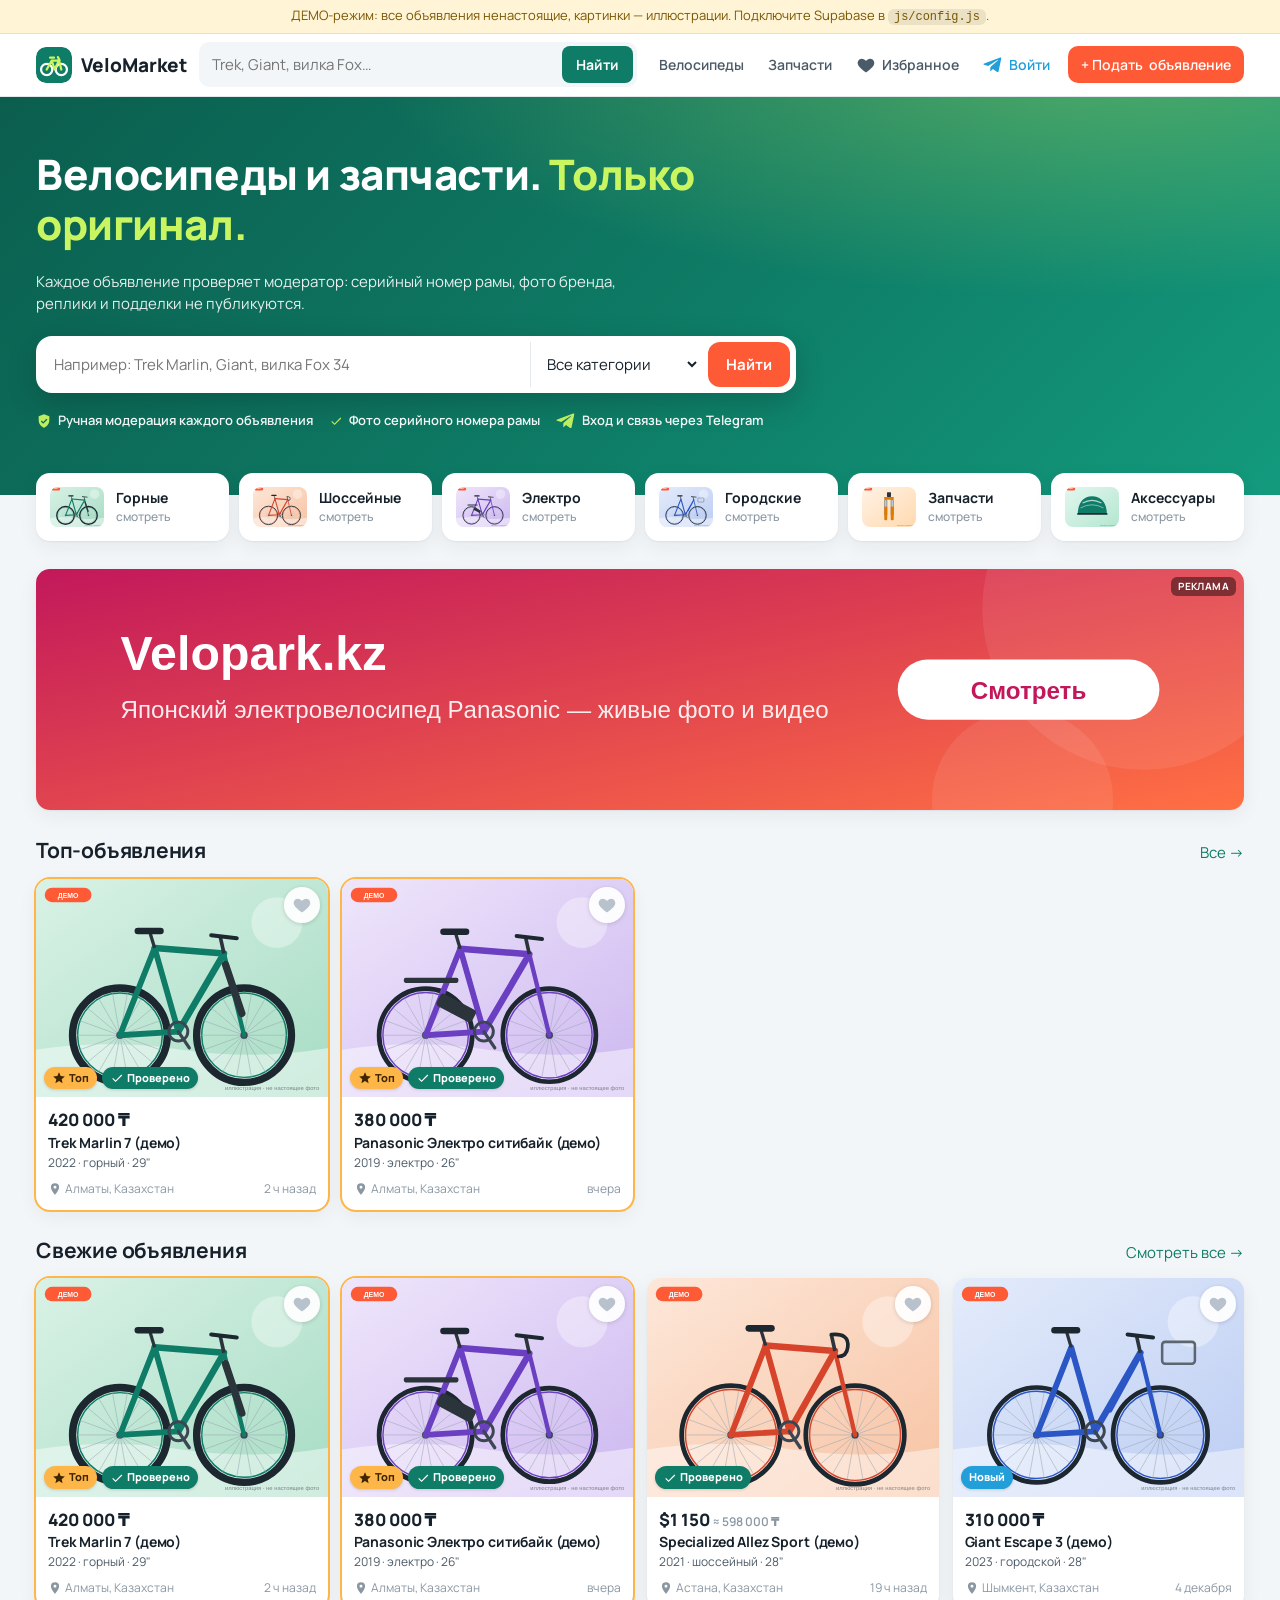
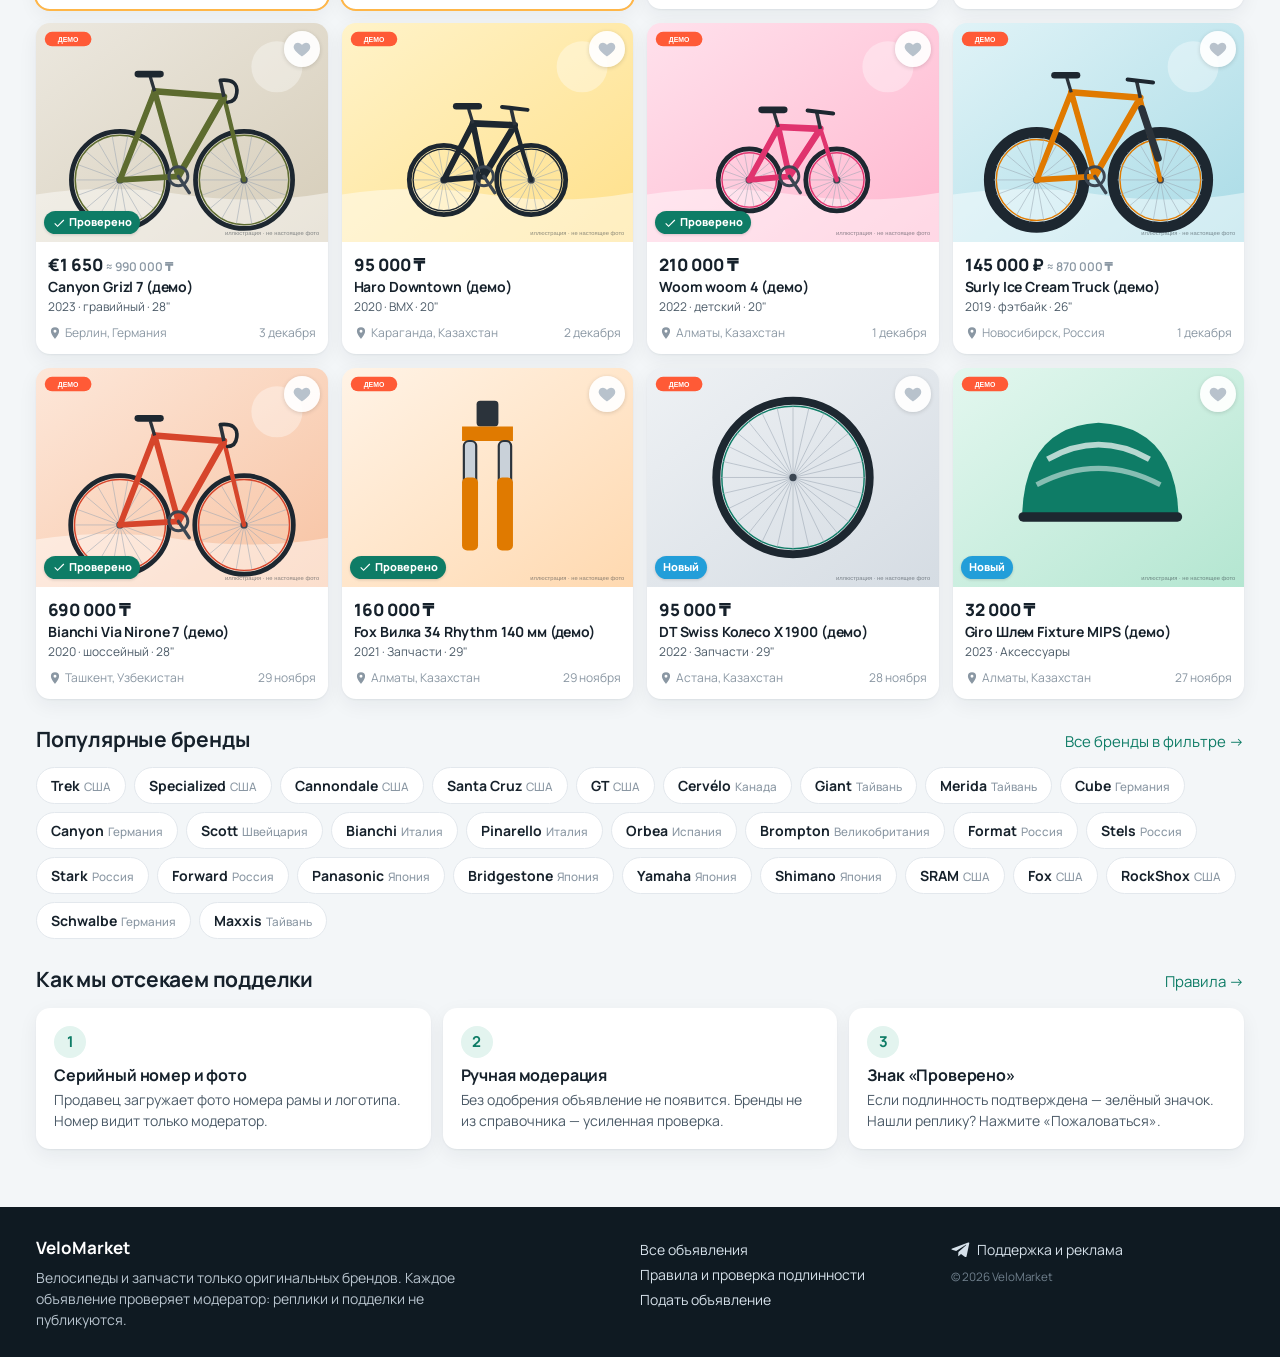
==== site/index.html @ bfd08020 "VeloMarket: доска объявлений велосипедов (Supabase + вход через Telegram)" ====
<!doctype html>
<html lang="ru">
<head>
<meta charset="utf-8">
<meta name="viewport" content="width=device-width,initial-scale=1,viewport-fit=cover">
<title>VeloMarket — велосипеды и запчасти только оригинальных брендов</title>
<meta name="description" content="Доска объявлений велосипедов и запчастей. Каждое объявление проверяет модератор: реплики не проходят.">
<meta name="theme-color" content="#0e7c66">
<meta property="og:title" content="VeloMarket — велосипеды и запчасти только оригинальных брендов">
<meta property="og:description" content="Доска объявлений велосипедов и запчастей. Каждое объявление проверяет модератор: реплики не проходят.">
<link rel="icon" href="assets/favicon.svg" type="image/svg+xml">
<link rel="preconnect" href="https://fonts.googleapis.com"><link rel="preconnect" href="https://fonts.gstatic.com" crossorigin>
<link href="https://fonts.googleapis.com/css2?family=Manrope:wght@400;500;600;700;800&display=swap&subset=cyrillic" rel="stylesheet">
<link rel="stylesheet" href="css/style.css">
</head>
<body class="home">
<main id="app">
<section class="hero"><div class="wrap">
  <h1>Велосипеды и запчасти. <span class="lime">Только оригинал.</span></h1>
  <p>Каждое объявление проверяет модератор: серийный номер рамы, фото бренда, реплики и подделки не публикуются.</p>
  <form class="big-search" action="list.html">
    <input name="q" type="search" placeholder="Например: Trek Marlin, Giant, вилка Fox 34" aria-label="Что ищете">
    <select name="category" aria-label="Категория"><option value="">Все категории</option><option value="bike">Велосипеды</option><option value="part">Запчасти</option><option value="accessory">Аксессуары</option></select>
    <button class="btn btn-accent">Найти</button>
  </form>
  <div class="trust"><span data-i="shield"></span></div>
</div></section>
<div class="wrap">
  <div class="cats" id="cats"></div>
  <section class="block"><div class="ad-slot" id="ad-home-top"></div></section>
  <section class="block" id="featured-block"><div class="block-head"><h2>Топ-объявления</h2><a href="list.html?featured=1">Все →</a></div><div class="grid" id="featured"></div></section>
  <section class="block"><div class="block-head"><h2>Свежие объявления</h2><a href="list.html">Смотреть все →</a></div><div class="grid" id="fresh"></div></section>
  <section class="block"><div class="block-head"><h2>Популярные бренды</h2><a href="list.html">Все бренды в фильтре →</a></div><div class="brands" id="brands"></div></section>
  <section class="block"><div class="block-head"><h2>Как мы отсекаем подделки</h2><a href="rules.html">Правила →</a></div>
    <div class="steps">
      <div class="step"><b>1</b><h3>Серийный номер и фото</h3><p>Продавец загружает фото номера рамы и логотипа. Номер видит только модератор.</p></div>
      <div class="step"><b>2</b><h3>Ручная модерация</h3><p>Без одобрения объявление не появится. Бренды не из справочника — усиленная проверка.</p></div>
      <div class="step"><b>3</b><h3>Знак «Проверено»</h3><p>Если подлинность подтверждена — зелёный значок. Нашли реплику? Нажмите «Пожаловаться».</p></div>
    </div></section>
</div>
</main>
<script type="module" src="js/pages/home.js"></script>
</body>
</html>
---- site/css/style.css ----
/* VeloMarket — mobile-first, без фреймворков */
:root{
  --green:#0e7c66; --green-d:#0a5f4e; --green-l:#e3f4ef; --lime:#c8f560;
  --accent:#ff5a36; --accent-d:#e2431f; --ink:#16212b; --ink2:#4b5a67; --muted:#8a97a3;
  --line:#e3e8ed; --bg:#f3f6f8; --card:#fff; --r:14px; --sh:0 1px 2px rgba(16,33,43,.06),0 6px 20px rgba(16,33,43,.06);
  --font:'Manrope',system-ui,-apple-system,'Segoe UI',Roboto,Arial,sans-serif;
}
*{box-sizing:border-box}
html{-webkit-text-size-adjust:100%}
body{margin:0;font:15px/1.5 var(--font);color:var(--ink);background:var(--bg);min-height:100vh;display:flex;flex-direction:column}
main{flex:1}
a{color:var(--green);text-decoration:none}
img{max-width:100%;display:block}
h1,h2,h3{line-height:1.2;margin:0 0 .5em;letter-spacing:-.01em}
h1{font-size:26px} h2{font-size:21px}
.wrap{max-width:1240px;margin:0 auto;padding:0 16px}
.hidden,[hidden]{display:none!important}
code{background:rgba(0,0,0,.08);padding:1px 6px;border-radius:6px;font-size:.92em}

/* ---------- кнопки и формы ---------- */
.btn{display:inline-flex;align-items:center;justify-content:center;gap:8px;border:0;border-radius:12px;padding:11px 18px;font:700 15px var(--font);cursor:pointer;transition:.15s;text-align:center;white-space:nowrap}
.btn-primary{background:var(--green);color:#fff}.btn-primary:hover{background:var(--green-d)}
.btn-accent{background:var(--accent);color:#fff}.btn-accent:hover{background:var(--accent-d)}
.btn-ghost{background:#fff;color:var(--ink);border:1px solid var(--line)}.btn-ghost:hover{border-color:var(--green);color:var(--green)}
.btn-tg{background:#229ED9;color:#fff}.btn-tg:hover{background:#1b8bc0}
.btn-danger{background:#fff;color:#c62828;border:1px solid #f3c4c4}.btn-danger:hover{background:#fdecec}
.btn-sm{padding:7px 12px;font-size:13px;border-radius:10px}
.btn-block{width:100%}
.btn:disabled{opacity:.55;cursor:not-allowed}
input,select,textarea{font:15px var(--font);color:var(--ink);width:100%;padding:11px 12px;border:1px solid var(--line);border-radius:10px;background:#fff;outline:none;transition:border .15s,box-shadow .15s}
input:focus,select:focus,textarea:focus{border-color:var(--green);box-shadow:0 0 0 3px rgba(14,124,102,.15)}
textarea{min-height:130px;resize:vertical}
label{display:block;font-weight:600;font-size:13px;color:var(--ink2);margin:0 0 6px}
.field{margin-bottom:14px}
.row{display:grid;gap:12px;grid-template-columns:1fr 1fr}
.check{display:flex;gap:10px;align-items:flex-start;font-weight:500;font-size:14px;color:var(--ink);cursor:pointer}
.check input{width:20px;height:20px;flex:none;margin:1px 0 0;accent-color:var(--green)}
.hint{font-size:13px;color:var(--muted);margin-top:4px}

/* ---------- шапка ---------- */
.site-header{background:#fff;border-bottom:1px solid var(--line);position:sticky;top:0;z-index:40}
.demo-bar{background:#fff4d6;color:#7a5600;font-size:13px;text-align:center;padding:6px 12px;border-bottom:1px solid #f3dfa4}
.hdr{display:flex;align-items:center;gap:12px;height:62px}
.logo{display:flex;align-items:center;gap:9px;font-weight:800;font-size:19px;color:var(--ink);flex:none}
.logo img{border-radius:10px}
.hdr-search{display:none;flex:1;max-width:460px;position:relative}
.hdr-search input{padding-right:84px;background:var(--bg);border-color:transparent}
.hdr-search button{position:absolute;right:4px;top:4px;bottom:4px;border:0;background:var(--green);color:#fff;border-radius:8px;padding:0 14px;font:700 14px var(--font);cursor:pointer}
.hdr-nav{display:flex;align-items:center;gap:4px;margin-left:auto}
.hdr-nav>a{display:flex;align-items:center;gap:6px;color:var(--ink2);font-weight:600;padding:8px 10px;border-radius:10px;font-size:14px}
.hdr-nav>a:hover,.hdr-nav>a.on{color:var(--green);background:var(--green-l)}
.hdr-nav>a:nth-child(1),.hdr-nav>a:nth-child(2){display:none}
.hdr-nav .user img,.hdr-nav .user i{width:30px;height:30px;border-radius:50%;object-fit:cover;background:var(--green);color:#fff;display:grid;place-items:center;font-style:normal;font-weight:800}
.hdr-nav .login{color:#229ED9}
.hdr-nav .admin-link{color:#7a3fc2}
.hdr-nav .post{color:#fff;padding:9px 13px;margin-left:4px}.hdr-nav .post:hover{background:var(--accent-d);color:#fff}
.hide-sm{display:none}
@media (max-width:599px){
  .hdr{gap:6px}.logo{font-size:17px;gap:7px}.logo img{width:32px;height:32px}
  .hdr-nav{gap:0}.hdr-nav>a{padding:8px 7px}.hdr-nav .login span{display:none}
  .hdr-nav .post{padding:8px 11px;font-size:14px}
  .ad-label{font-size:9px;padding:1px 5px}
  .hdr-nav .admin-link{display:none}
  .mod-head>div:last-child{text-align:left!important}
}
body{overflow-x:hidden}

/* ---------- главная ---------- */
.hero{background:radial-gradient(1200px 400px at 85% -10%,rgba(200,245,96,.35),transparent 60%),linear-gradient(135deg,#0b5e4e 0%,#0e7c66 55%,#139a7d 100%);color:#fff;padding:34px 0 44px;position:relative;overflow:hidden}
.hero::after{content:"";position:absolute;right:-60px;bottom:-40px;width:420px;height:260px;background:url(../assets/demo/bike-mtb.svg) center/contain no-repeat;opacity:.0}
.hero h1{font-size:28px;font-weight:800;max-width:720px}
.hero p{opacity:.9;max-width:620px;margin:0 0 20px}
.hero .lime{color:var(--lime)}
.big-search{display:flex;gap:8px;background:#fff;padding:6px;border-radius:16px;box-shadow:0 10px 30px rgba(0,0,0,.18);max-width:760px}
.big-search input,.big-search select{border:0;box-shadow:none!important;background:transparent}
.big-search select{max-width:170px;display:none;border-left:1px solid var(--line);border-radius:0}
.big-search .btn{flex:none}
.trust{display:flex;gap:16px;flex-wrap:wrap;margin-top:18px;font-size:13px;font-weight:600}
.trust span{display:flex;align-items:center;gap:6px;opacity:.95}
.trust svg{color:var(--lime)}
.cats{display:grid;grid-template-columns:repeat(2,1fr);gap:10px;margin:-22px 0 8px;position:relative;z-index:2}
.cat{background:#fff;border-radius:var(--r);padding:14px;box-shadow:var(--sh);display:flex;align-items:center;gap:12px;color:var(--ink);font-weight:700;font-size:14px;transition:.15s}
.cat:hover{transform:translateY(-2px);box-shadow:0 10px 26px rgba(16,33,43,.12)}
.cat img{width:54px;height:40px;object-fit:cover;border-radius:8px;flex:none}
.cat small{display:block;color:var(--muted);font-weight:500;font-size:12px}
section.block{margin:28px 0}
.block-head{display:flex;align-items:baseline;justify-content:space-between;gap:12px;margin-bottom:14px}
.block-head h2{margin:0}
.brands{display:flex;flex-wrap:wrap;gap:8px}
.brands a{background:#fff;border:1px solid var(--line);border-radius:999px;padding:7px 14px;font-weight:700;font-size:14px;color:var(--ink)}
.brands a small{color:var(--muted);font-weight:500;margin-left:4px}
.brands a:hover{border-color:var(--green);color:var(--green)}
.steps{display:grid;gap:12px;grid-template-columns:1fr}
.step{background:#fff;border-radius:var(--r);padding:18px;box-shadow:var(--sh)}
.step b{display:inline-grid;place-items:center;width:32px;height:32px;border-radius:50%;background:var(--green-l);color:var(--green);margin-bottom:8px}
.step h3{font-size:16px;margin-bottom:4px}
.step p{margin:0;color:var(--ink2);font-size:14px}

/* ---------- карточки ---------- */
.grid{display:grid;grid-template-columns:repeat(2,minmax(0,1fr));gap:10px}
.card{background:var(--card);border-radius:var(--r);overflow:hidden;box-shadow:var(--sh);position:relative;display:flex;flex-direction:column;transition:transform .15s,box-shadow .15s}
.card:hover{transform:translateY(-2px);box-shadow:0 12px 28px rgba(16,33,43,.12)}
.card.is-featured{outline:2px solid #ffb648}
.card-img{aspect-ratio:4/3;background:#e9eef2;position:relative;display:block;overflow:hidden}
.card-img img{width:100%;height:100%;object-fit:cover;transition:transform .3s}
.card:hover .card-img img{transform:scale(1.04)}
.badges{position:absolute;left:8px;bottom:8px;right:8px;display:flex;flex-wrap:wrap;gap:5px}
.badge{display:inline-flex;align-items:center;gap:3px;font-size:11px;font-weight:800;padding:3px 8px;border-radius:999px;background:#fff;color:var(--ink);box-shadow:0 1px 3px rgba(0,0,0,.15)}
.badge.ok{background:var(--green);color:#fff}
.badge.hot{background:#ffb648;color:#3d2600}
.badge.new{background:#229ED9;color:#fff}
.badge.sold{background:#16212b;color:#fff}
.badge.st-pending{background:#fff4d6;color:#7a5600}.badge.st-approved{background:var(--green-l);color:var(--green-d)}
.badge.st-rejected{background:#fdecec;color:#b42318}.badge.st-draft{background:#eef1f4;color:var(--ink2)}.badge.st-sold{background:#16212b;color:#fff}
.fav{position:absolute;right:8px;top:8px;width:36px;height:36px;border-radius:50%;border:0;background:rgba(255,255,255,.92);color:#b8c2cc;display:grid;place-items:center;cursor:pointer;box-shadow:0 1px 4px rgba(0,0,0,.15);transition:.15s}
.fav:hover{color:#ff5a7a}.fav.on{color:#ff3d68}
.card-body{padding:10px 12px 12px;color:var(--ink);display:flex;flex-direction:column;gap:2px;flex:1}
.price{font-weight:800;font-size:17px}
.price small{font-weight:600;font-size:12px;color:var(--muted)}
.card h3{font-size:14px;font-weight:700;margin:0;display:-webkit-box;-webkit-line-clamp:2;-webkit-box-orient:vertical;overflow:hidden}
.meta{font-size:12px;color:var(--ink2)}
.loc{font-size:12px;color:var(--muted);display:flex;align-items:center;gap:3px;margin-top:auto;padding-top:6px;flex-wrap:wrap}
.loc span{margin-left:auto}

/* ---------- реклама ---------- */
.ad-slot{position:relative;border-radius:var(--r);overflow:hidden;background:#fff;box-shadow:var(--sh)}
.ad-slot .ad{display:none}.ad-slot .ad.on{display:block;animation:fade .5s}
.ad-slot img{width:100%;height:auto}
.ad-label{position:absolute;right:8px;top:8px;background:rgba(0,0,0,.45);color:#fff;font-size:10px;font-weight:700;padding:2px 7px;border-radius:6px;z-index:2;letter-spacing:.04em;text-transform:uppercase}
.grid .ad-slot{grid-column:1/-1}
@keyframes fade{from{opacity:0}to{opacity:1}}

/* ---------- каталог ---------- */
.catalog{display:grid;gap:18px;grid-template-columns:1fr;margin:18px auto 36px}
.filters{background:#fff;border-radius:var(--r);padding:16px;box-shadow:var(--sh);align-self:start}
.filters h3{font-size:16px;display:flex;justify-content:space-between;align-items:center}
.drawer-close{display:inline-grid;background:none;border:0;font-size:26px;line-height:1;cursor:pointer;color:var(--ink2)}
@media (max-width:899px){
  .filters{position:fixed;inset:0 0 0 auto;width:min(360px,92vw);z-index:60;overflow-y:auto;border-radius:0;transform:translateX(105%);transition:transform .25s}
  .filters.open{transform:none}
  .backdrop{position:fixed;inset:0;background:rgba(10,20,28,.45);z-index:55}
}
.list-top{display:flex;flex-wrap:wrap;gap:10px;align-items:center;justify-content:space-between;margin-bottom:12px}
.list-top h1{font-size:22px;margin:0}
.list-top .tools{display:flex;gap:8px;align-items:center}
.list-top select{width:auto;padding:9px 10px}
.chips{display:flex;flex-wrap:wrap;gap:6px;margin-bottom:12px}
.chip{background:var(--green-l);color:var(--green-d);border-radius:999px;padding:4px 10px;font-size:13px;font-weight:600;border:0;cursor:pointer}
.chip:after{content:" ×"}
.pager{display:flex;justify-content:center;gap:6px;margin:24px 0;flex-wrap:wrap}
.pager a,.pager span{min-width:38px;height:38px;display:grid;place-items:center;border-radius:10px;background:#fff;font-weight:700;color:var(--ink);padding:0 8px}
.pager a.on{background:var(--green);color:#fff}
.empty{text-align:center;padding:50px 16px;color:var(--ink2)}
.empty h1,.empty h2{color:var(--ink)}
.skeleton{background:linear-gradient(90deg,#eef2f5 25%,#f7f9fa 37%,#eef2f5 63%);background-size:400% 100%;animation:sk 1.3s infinite;border-radius:var(--r);aspect-ratio:3/4}
@keyframes sk{0%{background-position:100% 50%}100%{background-position:0 50%}}

/* ---------- страница объявления ---------- */
.crumbs{font-size:13px;color:var(--muted);margin:14px 0 8px}
.crumbs a{color:var(--ink2)}
.lst{display:grid;gap:18px;grid-template-columns:1fr;margin-bottom:36px}
.gallery{background:#fff;border-radius:var(--r);overflow:hidden;box-shadow:var(--sh)}
.g-main{aspect-ratio:4/3;background:#0f1a22;position:relative;cursor:zoom-in}
.g-main img{width:100%;height:100%;object-fit:contain}
.g-nav{position:absolute;top:50%;transform:translateY(-50%);width:42px;height:42px;border-radius:50%;border:0;background:rgba(255,255,255,.9);font-size:22px;cursor:pointer}
.g-prev{left:10px}.g-next{right:10px}
.g-count{position:absolute;right:10px;bottom:10px;background:rgba(0,0,0,.55);color:#fff;font-size:12px;padding:3px 9px;border-radius:8px}
.g-thumbs{display:flex;gap:6px;padding:8px;overflow-x:auto}
.g-thumbs img{width:76px;height:58px;object-fit:cover;border-radius:8px;cursor:pointer;opacity:.6;border:2px solid transparent;flex:none}
.g-thumbs img.on{opacity:1;border-color:var(--green)}
.panel{background:#fff;border-radius:var(--r);padding:18px;box-shadow:var(--sh)}
.panel+.panel{margin-top:14px}
.l-price{font-size:28px;font-weight:800;margin:4px 0}
.l-price small{display:block;font-size:14px;color:var(--muted);font-weight:600}
.l-title{font-size:22px}
.specs{display:grid;grid-template-columns:1fr 1fr;gap:0;margin:0}
.specs div{padding:9px 0;border-bottom:1px dashed var(--line);font-size:14px}
.specs dt{color:var(--muted);font-size:12px}.specs dd{margin:0;font-weight:700}
.desc{white-space:pre-wrap;color:var(--ink2)}
.seller{display:flex;gap:12px;align-items:center;margin-bottom:12px}
.seller .ava{width:48px;height:48px;border-radius:50%;background:var(--green);color:#fff;display:grid;place-items:center;font-weight:800;font-size:20px;overflow:hidden;flex:none}
.seller .ava img{width:100%;height:100%;object-fit:cover}
.seller small{color:var(--muted);display:block}
.actions{display:grid;gap:8px}
.verified-box{display:flex;gap:10px;background:var(--green-l);color:var(--green-d);border-radius:12px;padding:12px;font-size:14px;margin-bottom:12px}
.verified-box svg{flex:none;margin-top:2px}
.warn-box{background:#fff8e6;color:#7a5600;border-radius:12px;padding:12px;font-size:13px}
.stats{display:flex;gap:14px;color:var(--muted);font-size:13px;margin-top:10px;flex-wrap:wrap}
.stats span{display:flex;align-items:center;gap:4px}
.lightbox{position:fixed;inset:0;background:rgba(5,10,14,.94);z-index:90;display:grid;place-items:center}
.lightbox img{max-width:94vw;max-height:90vh;object-fit:contain}
.lightbox button{position:absolute;top:14px;right:14px;background:#fff;border:0;border-radius:50%;width:42px;height:42px;font-size:22px;cursor:pointer}

/* ---------- модальное окно ---------- */
dialog{border:0;border-radius:18px;padding:22px;max-width:440px;width:calc(100% - 32px);box-shadow:0 20px 60px rgba(0,0,0,.3)}
dialog::backdrop{background:rgba(10,20,28,.5)}
dialog h3{margin-bottom:12px}
dialog .btns{display:flex;gap:8px;justify-content:flex-end;margin-top:14px}

/* ---------- формы страниц ---------- */
.form-page{max-width:860px;margin:18px auto 40px}
.form-page .panel h2{font-size:18px;display:flex;gap:8px;align-items:center}
.form-page .panel h2 b{background:var(--green);color:#fff;border-radius:50%;width:26px;height:26px;display:inline-grid;place-items:center;font-size:14px}
.photo-drop{border:2px dashed #c9d4dc;border-radius:12px;padding:16px;text-align:center;color:var(--ink2);cursor:pointer;background:#fafcfd;transition:.15s;position:relative}
.photo-drop:hover,.photo-drop.drag{border-color:var(--green);background:var(--green-l)}
.photo-drop input{position:absolute;inset:0;opacity:0;cursor:pointer}
.photo-drop strong{display:block;color:var(--ink)}
.thumbs{display:grid;grid-template-columns:repeat(auto-fill,minmax(92px,1fr));gap:8px;margin-top:10px}
.thumb{position:relative;aspect-ratio:1;border-radius:10px;overflow:hidden;background:#eef2f5}
.thumb img{width:100%;height:100%;object-fit:cover}
.thumb button{position:absolute;top:4px;right:4px;width:24px;height:24px;border-radius:50%;border:0;background:rgba(0,0,0,.6);color:#fff;cursor:pointer;font-size:14px;line-height:1}
.thumb .n{position:absolute;left:4px;bottom:4px;background:rgba(0,0,0,.6);color:#fff;font-size:11px;padding:1px 6px;border-radius:6px}
.req-grid{display:grid;gap:14px;grid-template-columns:1fr}
.private{display:inline-flex;gap:4px;align-items:center;background:#f1ebfb;color:#6b3fc2;font-size:12px;font-weight:700;padding:2px 8px;border-radius:999px}
.rules-box{background:#fff4f1;border:1px solid #ffd3c7;border-radius:12px;padding:14px;font-size:14px;color:#6b2a17}
.rules-box ul{margin:6px 0 0;padding-left:20px}
.progress{height:8px;background:var(--line);border-radius:8px;overflow:hidden;margin-top:10px}
.progress i{display:block;height:100%;background:var(--green);width:0;transition:width .2s}
.err-text{color:#b42318;font-size:13px;margin-top:6px}

/* ---------- кабинет / админка ---------- */
.profile-card{display:flex;gap:14px;align-items:center;flex-wrap:wrap}
.my-item{display:grid;grid-template-columns:96px 1fr;gap:12px;background:#fff;border-radius:var(--r);padding:10px;box-shadow:var(--sh);margin-bottom:10px}
.my-item img{width:96px;height:76px;object-fit:cover;border-radius:10px}
.my-item h3{font-size:15px;margin:2px 0}
.my-item .btns{display:flex;flex-wrap:wrap;gap:6px;margin-top:8px;grid-column:1/-1}
.reason{background:#fdecec;color:#b42318;border-radius:8px;padding:6px 10px;font-size:13px;margin-top:6px}
.tabs{display:flex;gap:6px;overflow-x:auto;margin:16px 0;padding-bottom:4px}
.tabs button{border:0;background:#fff;border-radius:10px;padding:9px 14px;font:700 14px var(--font);color:var(--ink2);cursor:pointer;white-space:nowrap;box-shadow:var(--sh)}
.tabs button.on{background:var(--green);color:#fff}
.tabs .cnt{background:var(--accent);color:#fff;border-radius:999px;padding:0 7px;font-size:12px;margin-left:4px}
.mod{background:#fff;border-radius:var(--r);box-shadow:var(--sh);padding:14px;margin-bottom:14px}
.mod-head{display:flex;justify-content:space-between;gap:10px;flex-wrap:wrap;align-items:flex-start}
.mod-photos{display:flex;gap:6px;overflow-x:auto;margin:10px 0}
.mod-photos a{flex:none;position:relative}
.mod-photos img{height:110px;width:auto;border-radius:8px}
.mod-photos .tag{position:absolute;left:4px;top:4px;font-size:10px;font-weight:800;background:#fff;padding:1px 6px;border-radius:6px}
.mod-photos .tag.serial{background:#6b3fc2;color:#fff}
.serial{font:700 16px ui-monospace,Menlo,Consolas,monospace;background:#f1ebfb;color:#4b2a8f;padding:4px 10px;border-radius:8px;display:inline-block}
.close-review{background:#fff4d6;color:#7a5600;font-weight:700;font-size:13px;padding:6px 10px;border-radius:8px;display:inline-block}
.mod-actions{display:flex;flex-wrap:wrap;gap:8px;margin-top:10px}
table.t{width:100%;border-collapse:collapse;background:#fff;border-radius:var(--r);overflow:hidden;box-shadow:var(--sh);font-size:14px}
.t th,.t td{padding:9px 10px;border-bottom:1px solid var(--line);text-align:left;vertical-align:middle}
.t th{background:#f7f9fa;font-size:12px;color:var(--ink2)}
.t img{width:120px;border-radius:6px}
.scroll-x{overflow-x:auto}

/* ---------- подвал ---------- */
.site-footer{background:#0f1a22;color:#b9c5cf;margin-top:30px;padding:28px 0;font-size:14px}
.foot{display:grid;gap:18px}
.foot b{color:#fff;font-size:17px}
.foot p{margin:6px 0 0;max-width:420px}
.foot a{color:#d6e1ea;display:flex;align-items:center;gap:6px;margin:4px 0}
.foot small{color:#6f7f8c;display:block;margin-top:8px}

#toasts{position:fixed;left:50%;bottom:20px;transform:translateX(-50%);display:grid;gap:8px;z-index:100;width:min(420px,92vw)}
.toast{background:#16212b;color:#fff;padding:12px 16px;border-radius:12px;box-shadow:0 10px 30px rgba(0,0,0,.25);font-weight:600;font-size:14px;transition:opacity .4s,transform .4s}
.toast.err{background:#b42318}.toast.hide{opacity:0;transform:translateY(10px)}

.login-box{max-width:460px;margin:40px auto;text-align:center}
.login-box .panel{padding:28px}
#tg-widget{min-height:48px;display:flex;justify-content:center;margin:18px 0}
.demo-logins{display:grid;gap:8px;margin-top:10px}
.prose{max-width:820px;margin:20px auto 40px}
.prose .panel h2{font-size:19px;margin-top:6px}
.prose li{margin:4px 0}

@media (min-width:600px){
  .grid{grid-template-columns:repeat(3,minmax(0,1fr));gap:14px}
  .cats{grid-template-columns:repeat(3,1fr)}
  .steps{grid-template-columns:repeat(3,1fr)}
  .req-grid{grid-template-columns:1fr 1fr}
  .hide-sm{display:inline}
  .big-search select{display:block}
  .foot{grid-template-columns:2fr 1fr 1fr}
  .hero h1{font-size:36px}
}
@media (min-width:900px){
  .hdr-search{display:block}
  .hdr-nav>a:nth-child(1),.hdr-nav>a:nth-child(2){display:flex}
  .catalog{grid-template-columns:270px 1fr}
  .drawer-close,.open-filters{display:none!important}
  .grid{grid-template-columns:repeat(3,minmax(0,1fr))}
  .home .grid{grid-template-columns:repeat(4,minmax(0,1fr))}
  .cats{grid-template-columns:repeat(6,1fr)}
  .lst{grid-template-columns:minmax(0,1fr) 360px}
  .lst aside{position:sticky;top:80px;align-self:start}
  .hero{padding:52px 0 64px}
  .hero h1{font-size:42px}
  .hero::after{opacity:.0}
}
@media (min-width:1150px){ .grid{grid-template-columns:repeat(4,minmax(0,1fr))} .catalog .grid{grid-template-columns:repeat(3,minmax(0,1fr))} }
@media (prefers-reduced-motion:reduce){*{transition:none!important;animation:none!important}}
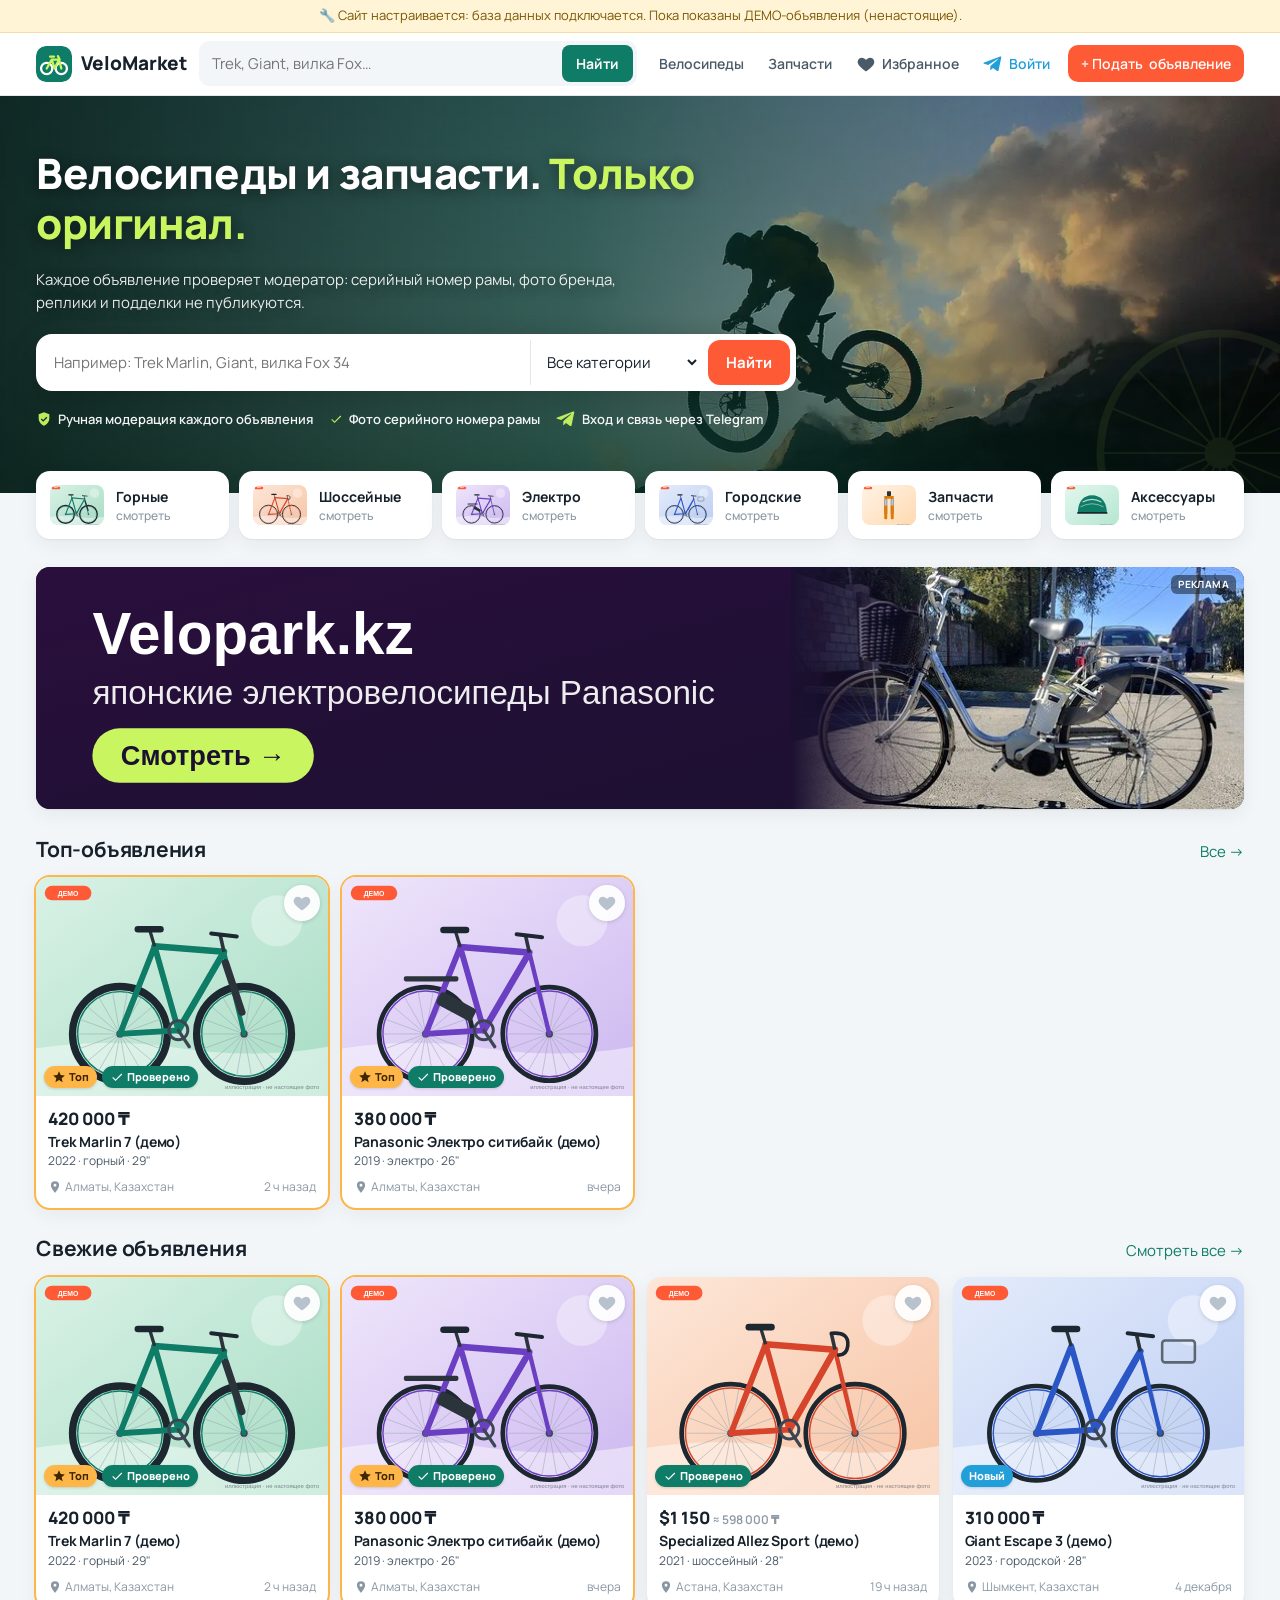
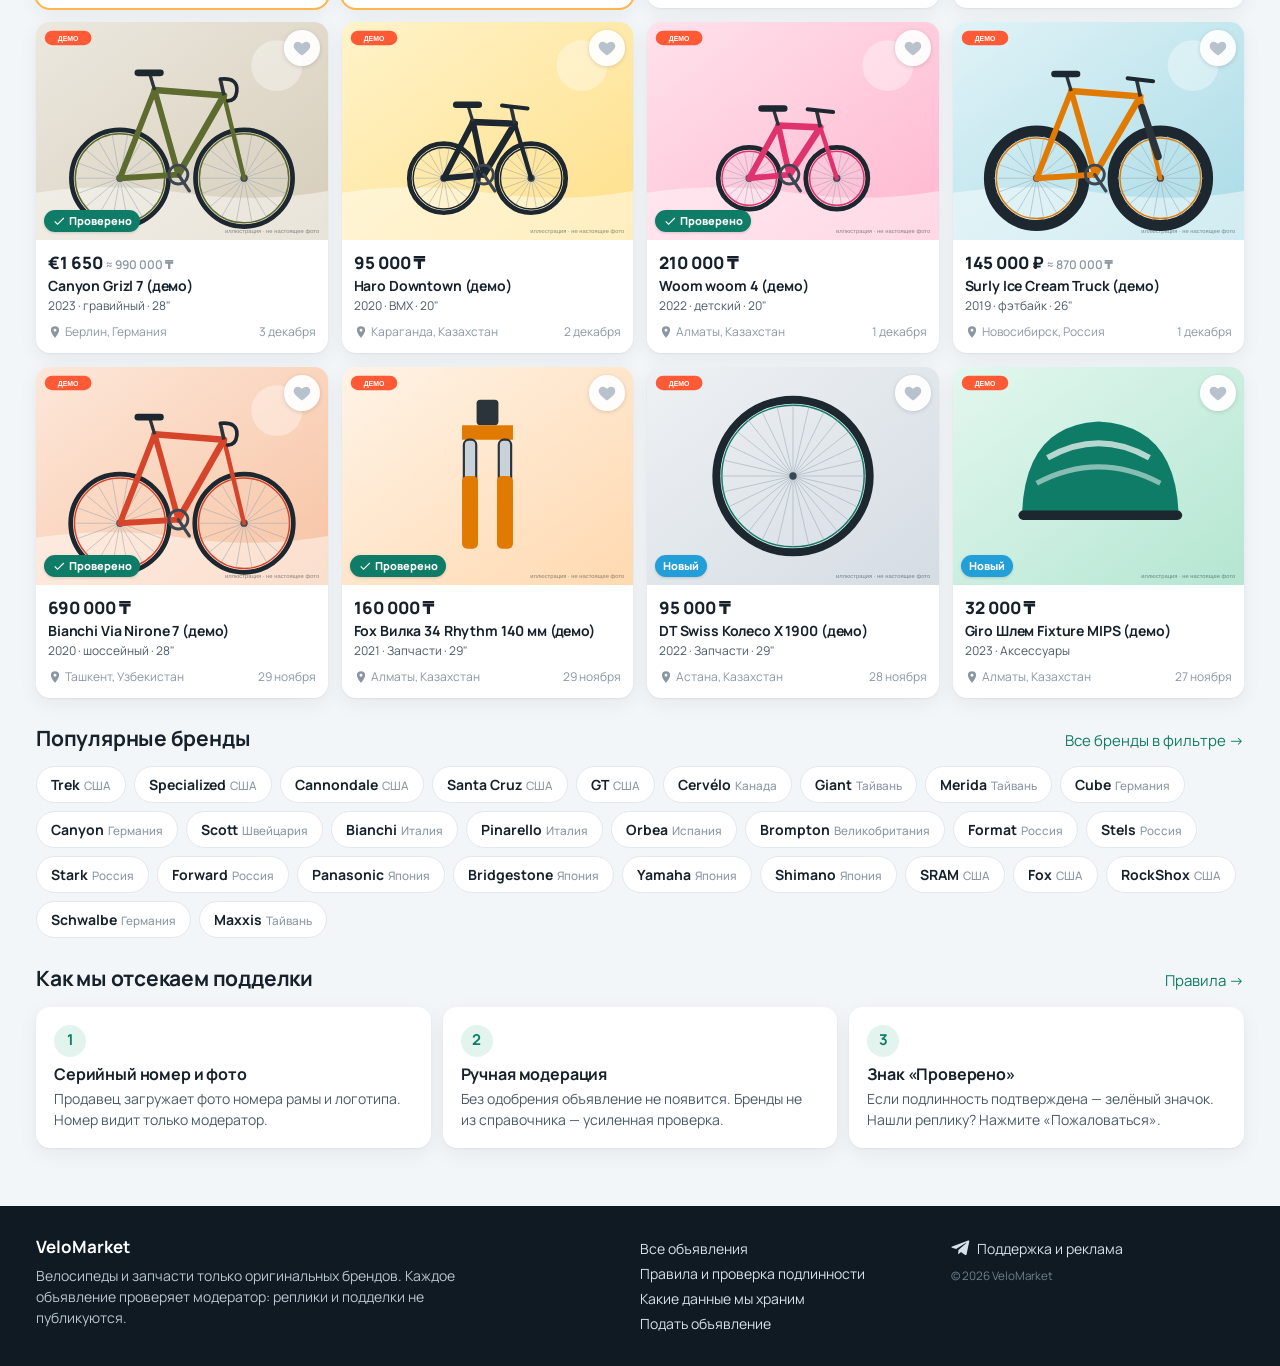
==== commit 46b32da1: "Hero: фото-фон велосипедиста с оверлеем и <picture>; новые баннеры с фото; загрузка баннера в админк" ====
--- a/site/index.html
+++ b/site/index.html
@@ -15,7 +15,15 @@
 </head>
 <body class="home">
 <main id="app">
-<section class="hero"><div class="wrap">
+<section class="hero has-photo">
+<picture class="hero-bg" aria-hidden="true">
+  <source media="(max-width: 640px)" type="image/webp" srcset="assets/hero/hero-m-720.webp">
+  <source media="(max-width: 640px)" srcset="assets/hero/hero-m-720.jpg">
+  <source type="image/webp" srcset="assets/hero/hero-1024.webp 1024w, assets/hero/hero-1600.webp 1600w" sizes="100vw">
+  <img src="assets/hero/hero-1600.jpg" srcset="assets/hero/hero-1024.jpg 1024w, assets/hero/hero-1600.jpg 1600w" sizes="100vw" alt="" fetchpriority="high" decoding="async">
+</picture>
+<svg class="hero-wheel" viewBox="0 0 100 100" aria-hidden="true"><circle cx="50" cy="50" r="46" fill="none" stroke="currentColor" stroke-width="3"/><circle cx="50" cy="50" r="6" fill="currentColor"/><g stroke="currentColor" stroke-width=".8"><line x1="50" y1="50" x2="96.0" y2="50.0"/><line x1="50" y1="50" x2="92.5" y2="67.6"/><line x1="50" y1="50" x2="82.5" y2="82.5"/><line x1="50" y1="50" x2="67.6" y2="92.5"/><line x1="50" y1="50" x2="50.0" y2="96.0"/><line x1="50" y1="50" x2="32.4" y2="92.5"/><line x1="50" y1="50" x2="17.5" y2="82.5"/><line x1="50" y1="50" x2="7.5" y2="67.6"/><line x1="50" y1="50" x2="4.0" y2="50.0"/><line x1="50" y1="50" x2="7.5" y2="32.4"/><line x1="50" y1="50" x2="17.5" y2="17.5"/><line x1="50" y1="50" x2="32.4" y2="7.5"/><line x1="50" y1="50" x2="50.0" y2="4.0"/><line x1="50" y1="50" x2="67.6" y2="7.5"/><line x1="50" y1="50" x2="82.5" y2="17.5"/><line x1="50" y1="50" x2="92.5" y2="32.4"/></g></svg>
+<div class="wrap">
   <h1>Велосипеды и запчасти. <span class="lime">Только оригинал.</span></h1>
   <p>Каждое объявление проверяет модератор: серийный номер рамы, фото бренда, реплики и подделки не публикуются.</p>
   <form class="big-search" action="list.html">
--- a/site/css/style.css
+++ b/site/css/style.css
@@ -69,6 +69,16 @@
 .hero{background:radial-gradient(1200px 400px at 85% -10%,rgba(200,245,96,.35),transparent 60%),linear-gradient(135deg,#0b5e4e 0%,#0e7c66 55%,#139a7d 100%);color:#fff;padding:34px 0 44px;position:relative;overflow:hidden}
 .hero::after{content:"";position:absolute;right:-60px;bottom:-40px;width:420px;height:260px;background:url(../assets/demo/bike-mtb.svg) center/contain no-repeat;opacity:.0}
 .hero h1{font-size:28px;font-weight:800;max-width:720px}
+.hero.has-photo{background:#0b2a23}
+.hero-bg{position:absolute;inset:0;z-index:0}
+.hero-bg img{width:100%;height:100%;object-fit:cover;object-position:60% 40%}
+.hero.has-photo::before{content:"";position:absolute;inset:0;z-index:1;background:linear-gradient(90deg,rgba(6,32,26,.92) 0%,rgba(8,60,48,.72) 45%,rgba(8,60,48,.18) 80%,rgba(0,0,0,.05) 100%),linear-gradient(0deg,rgba(6,25,20,.55),transparent 45%)}
+.hero.has-photo .wrap{position:relative;z-index:2}
+.hero.has-photo h1,.hero.has-photo p{text-shadow:0 2px 14px rgba(0,0,0,.45)}
+.hero-wheel{position:absolute;z-index:1;right:-70px;bottom:-90px;width:260px;height:260px;color:#c8f560;opacity:.07;animation:spin 40s linear infinite;pointer-events:none}
+@keyframes spin{to{transform:rotate(360deg)}}
+@media (prefers-reduced-motion:reduce){.hero-wheel{animation:none}}
+@media (max-width:640px){.hero-bg img{object-position:center 35%}.hero.has-photo::before{background:linear-gradient(180deg,rgba(6,32,26,.88) 0%,rgba(8,60,48,.7) 55%,rgba(6,25,20,.85) 100%)}.hero-wheel{width:180px;height:180px;right:-60px;bottom:-60px}}
 .hero p{opacity:.9;max-width:620px;margin:0 0 20px}
 .hero .lime{color:var(--lime)}
 .big-search{display:flex;gap:8px;background:#fff;padding:6px;border-radius:16px;box-shadow:0 10px 30px rgba(0,0,0,.18);max-width:760px}
@@ -291,3 +301,5 @@
 }
 @media (min-width:1150px){ .grid{grid-template-columns:repeat(4,minmax(0,1fr))} .catalog .grid{grid-template-columns:repeat(3,minmax(0,1fr))} }
 @media (prefers-reduced-motion:reduce){*{transition:none!important;animation:none!important}}
+
+.ad-preview{margin:6px 0 14px;max-width:600px;border-radius:12px;overflow:hidden;box-shadow:var(--sh)}.ad-preview img{width:100%;display:block}.ad-preview.side{max-width:180px}
